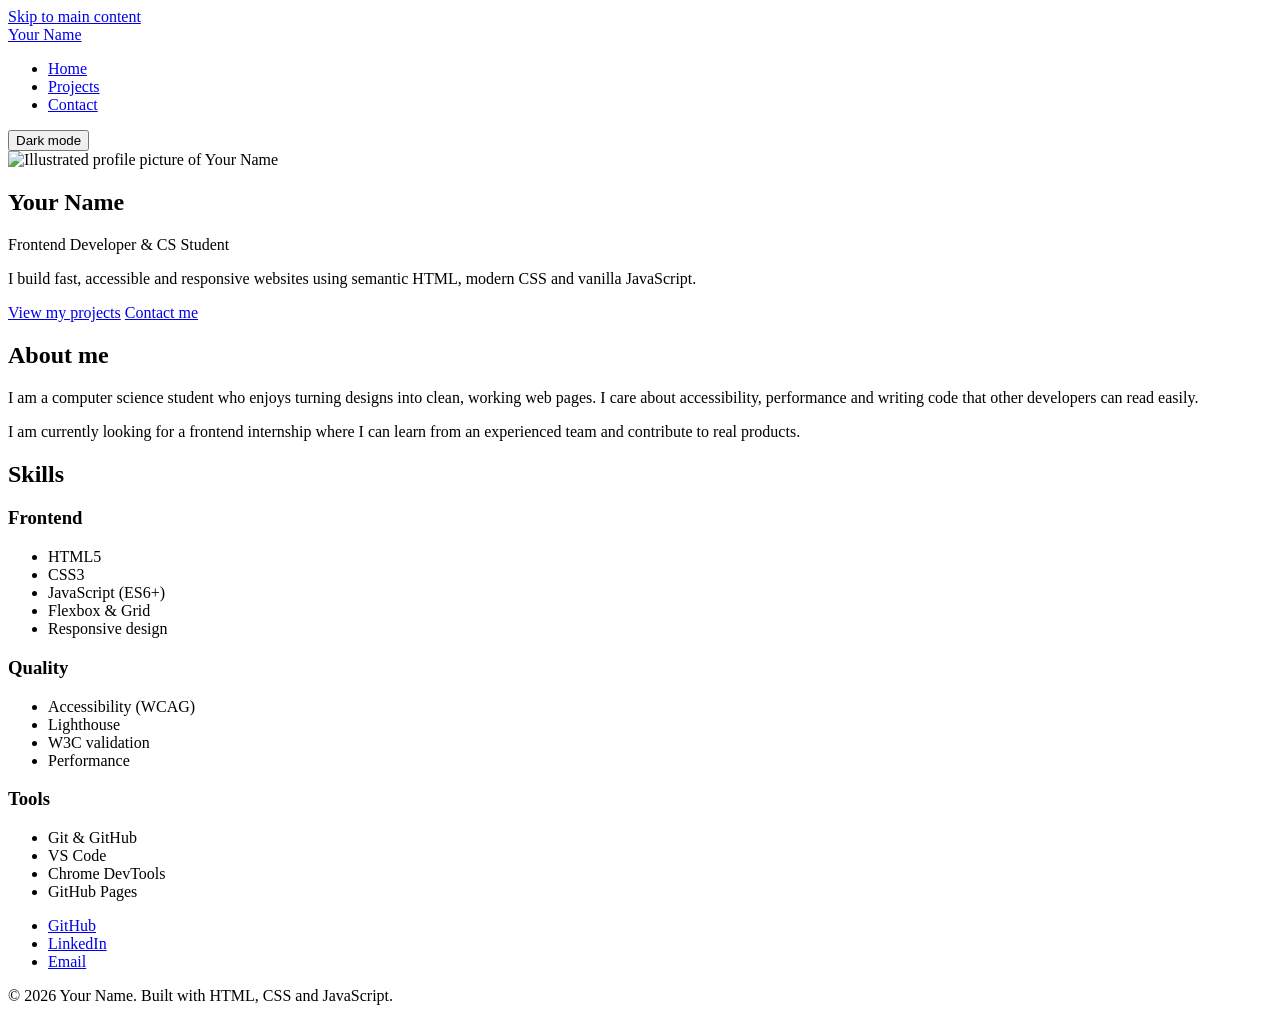
==== index.html @ bbff7339 "feat: add home page with hero, about and skills Co-Authored-By: Claude Opus 5.5 <noreply@anthropic.c" ====
<!DOCTYPE html>
<html lang="en">
<head>
  <meta charset="UTF-8">
  <meta name="viewport" content="width=device-width, initial-scale=1">
  <title>Your Name | Frontend Developer Portfolio</title>
  <meta name="description" content="Portfolio of Your Name, a frontend developer who builds fast, accessible and responsive websites with HTML, CSS and JavaScript.">
  <link rel="stylesheet" href="css/style.css">
  <script src="js/theme.js"></script>
</head>
<body>
  <a class="skip-link" href="#main">Skip to main content</a>

  <header class="site-header">
    <nav class="container nav-bar" aria-label="Main">
      <a class="brand" href="index.html">Your Name</a>
      <ul class="nav-links">
        <li><a href="index.html" aria-current="page">Home</a></li>
        <li><a href="projects.html">Projects</a></li>
        <li><a href="contact.html">Contact</a></li>
      </ul>
      <button class="theme-toggle" type="button" aria-pressed="false">Dark mode</button>
    </nav>
  </header>

  <main id="main">
    <section class="hero" aria-labelledby="hero-title">
      <div class="container hero-inner">
        <img class="hero-avatar" src="images/avatar.svg" width="160" height="160"
             alt="Illustrated profile picture of Your Name">
        <div class="hero-text">
          <h1 id="hero-title">Your Name</h1>
          <p class="hero-role">Frontend Developer &amp; CS Student</p>
          <p>I build fast, accessible and responsive websites using semantic HTML, modern CSS and vanilla JavaScript.</p>
          <div class="hero-actions">
            <a class="btn" href="projects.html">View my projects</a>
            <a class="btn btn-outline" href="contact.html">Contact me</a>
          </div>
        </div>
      </div>
    </section>

    <section class="section about" aria-labelledby="about-title">
      <div class="container">
        <h2 id="about-title">About me</h2>
        <p>I am a computer science student who enjoys turning designs into clean, working web pages. I care about accessibility, performance and writing code that other developers can read easily.</p>
        <p>I am currently looking for a frontend internship where I can learn from an experienced team and contribute to real products.</p>
      </div>
    </section>

    <section class="section skills" aria-labelledby="skills-title">
      <div class="container">
        <h2 id="skills-title">Skills</h2>
        <div class="skills-grid">
          <article class="skill-group">
            <h3>Frontend</h3>
            <ul class="tag-list">
              <li class="tag">HTML5</li>
              <li class="tag">CSS3</li>
              <li class="tag">JavaScript (ES6+)</li>
              <li class="tag">Flexbox &amp; Grid</li>
              <li class="tag">Responsive design</li>
            </ul>
          </article>
          <article class="skill-group">
            <h3>Quality</h3>
            <ul class="tag-list">
              <li class="tag">Accessibility (WCAG)</li>
              <li class="tag">Lighthouse</li>
              <li class="tag">W3C validation</li>
              <li class="tag">Performance</li>
            </ul>
          </article>
          <article class="skill-group">
            <h3>Tools</h3>
            <ul class="tag-list">
              <li class="tag">Git &amp; GitHub</li>
              <li class="tag">VS Code</li>
              <li class="tag">Chrome DevTools</li>
              <li class="tag">GitHub Pages</li>
            </ul>
          </article>
        </div>
      </div>
    </section>
  </main>

  <footer class="site-footer">
    <div class="container footer-inner">
      <ul class="footer-links">
        <li><a href="https://github.com/">GitHub</a></li>
        <li><a href="https://www.linkedin.com/">LinkedIn</a></li>
        <li><a href="mailto:you@example.com">Email</a></li>
      </ul>
      <p>&copy; 2026 Your Name. Built with HTML, CSS and JavaScript.</p>
    </div>
  </footer>
</body>
</html>
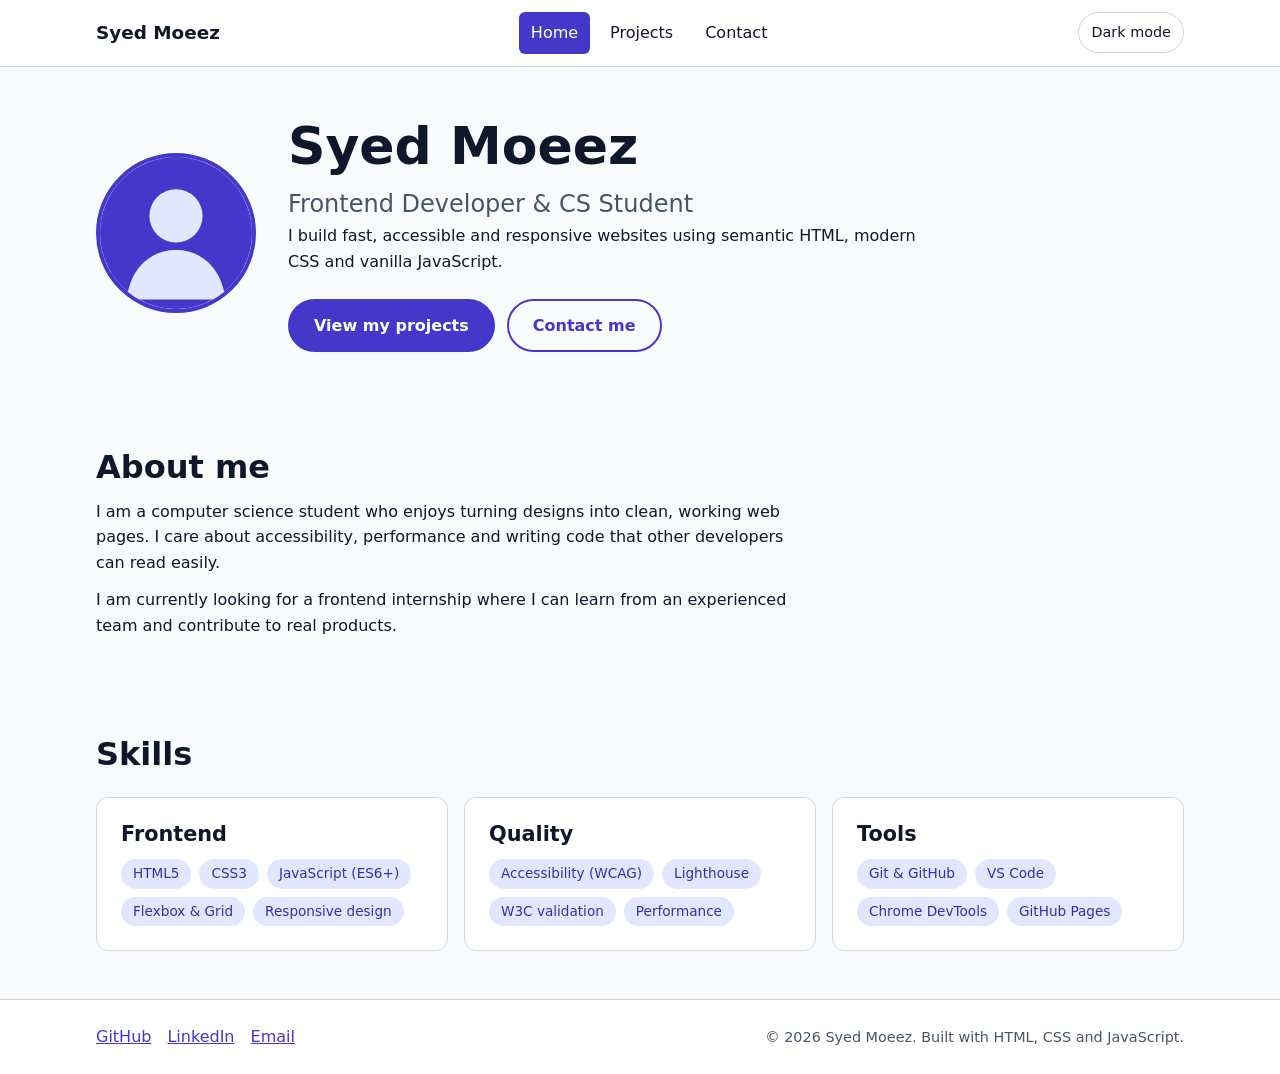
==== commit 3ed29664: "feat: add personal name, profile links and email Co-Authored-By: Claude Opus 5.5 <noreply@anthropic." ====
--- a/index.html
+++ b/index.html
@@ -3,8 +3,8 @@
 <head>
   <meta charset="UTF-8">
   <meta name="viewport" content="width=device-width, initial-scale=1">
-  <title>Your Name | Frontend Developer Portfolio</title>
-  <meta name="description" content="Portfolio of Your Name, a frontend developer who builds fast, accessible and responsive websites with HTML, CSS and JavaScript.">
+  <title>Syed Moeez | Frontend Developer Portfolio</title>
+  <meta name="description" content="Portfolio of Syed Moeez, a frontend developer who builds fast, accessible and responsive websites with HTML, CSS and JavaScript.">
   <link rel="stylesheet" href="css/style.css">
   <script src="js/theme.js"></script>
 </head>
@@ -13,7 +13,7 @@
 
   <header class="site-header">
     <nav class="container nav-bar" aria-label="Main">
-      <a class="brand" href="index.html">Your Name</a>
+      <a class="brand" href="index.html">Syed Moeez</a>
       <ul class="nav-links">
         <li><a href="index.html" aria-current="page">Home</a></li>
         <li><a href="projects.html">Projects</a></li>
@@ -27,9 +27,9 @@
     <section class="hero" aria-labelledby="hero-title">
       <div class="container hero-inner">
         <img class="hero-avatar" src="images/avatar.svg" width="160" height="160"
-             alt="Illustrated profile picture of Your Name">
+             alt="Illustrated profile picture of Syed Moeez">
         <div class="hero-text">
-          <h1 id="hero-title">Your Name</h1>
+          <h1 id="hero-title">Syed Moeez</h1>
           <p class="hero-role">Frontend Developer &amp; CS Student</p>
           <p>I build fast, accessible and responsive websites using semantic HTML, modern CSS and vanilla JavaScript.</p>
           <div class="hero-actions">
@@ -88,11 +88,11 @@
   <footer class="site-footer">
     <div class="container footer-inner">
       <ul class="footer-links">
-        <li><a href="https://github.com/">GitHub</a></li>
-        <li><a href="https://www.linkedin.com/">LinkedIn</a></li>
-        <li><a href="mailto:you@example.com">Email</a></li>
+        <li><a href="https://github.com/SMG253">GitHub</a></li>
+        <li><a href="https://www.linkedin.com/in/moeez-shah-099947407/">LinkedIn</a></li>
+        <li><a href="mailto:smoeez23@gmail.com">Email</a></li>
       </ul>
-      <p>&copy; 2026 Your Name. Built with HTML, CSS and JavaScript.</p>
+      <p>&copy; 2026 Syed Moeez. Built with HTML, CSS and JavaScript.</p>
     </div>
   </footer>
 </body>
--- a/css/style.css
+++ b/css/style.css
@@ -0,0 +1,657 @@
+/* =========================================================
+   Portfolio stylesheet (shared by all pages)
+   Mobile-first: base styles target phones, media queries
+   add layout for wider screens (640px, 1024px).
+   ========================================================= */
+
+/* 1. Reset ------------------------------------------------ */
+*,
+*::before,
+*::after {
+  box-sizing: border-box;
+}
+
+* {
+  margin: 0;
+}
+
+img,
+svg {
+  display: block;
+  max-width: 100%;
+  height: auto;
+}
+
+input,
+button,
+textarea,
+select {
+  font: inherit;
+  color: inherit;
+}
+
+/* 2. Design tokens (custom properties) -------------------- */
+:root {
+  /* colours - light theme */
+  --color-bg: #f8fafc;
+  --color-surface: #ffffff;
+  --color-text: #0f172a;
+  --color-muted: #475569;
+  --color-border: #cbd5e1;
+  --color-primary: #4338ca;
+  --color-primary-hover: #3730a3;
+  --color-on-primary: #ffffff;
+  --color-tag-bg: #e0e7ff;
+  --color-tag-text: #3730a3;
+  --color-error: #b91c1c;
+  --color-success-bg: #dcfce7;
+  --color-success-text: #166534;
+  --color-focus: #f59e0b;
+  --shadow: 0 1px 3px rgb(15 23 42 / 0.08), 0 4px 12px rgb(15 23 42 / 0.06);
+
+  /* radius */
+  --radius-sm: 0.375rem;
+  --radius-md: 0.75rem;
+  --radius-pill: 999px;
+
+  /* spacing scale */
+  --space-1: 0.25rem;
+  --space-2: 0.5rem;
+  --space-3: 0.75rem;
+  --space-4: 1rem;
+  --space-5: 1.5rem;
+  --space-6: 2rem;
+  --space-7: 3rem;
+
+  --max-width: 72rem;
+  --font-body: system-ui, -apple-system, "Segoe UI", Roboto, "Helvetica Neue", Arial, sans-serif;
+
+  color-scheme: light;
+}
+
+/* Dark theme from the operating system, unless the user chose light */
+@media (prefers-color-scheme: dark) {
+  :root:not([data-theme="light"]) {
+    --color-bg: #0f172a;
+    --color-surface: #1e293b;
+    --color-text: #f1f5f9;
+    --color-muted: #cbd5e1;
+    --color-border: #334155;
+    --color-primary: #a5b4fc;
+    --color-primary-hover: #c7d2fe;
+    --color-on-primary: #1e1b4b;
+    --color-tag-bg: #312e81;
+    --color-tag-text: #e0e7ff;
+    --color-error: #fca5a5;
+    --color-success-bg: #14532d;
+    --color-success-text: #dcfce7;
+    --shadow: 0 1px 3px rgb(0 0 0 / 0.4);
+    color-scheme: dark;
+  }
+}
+
+/* Dark theme chosen manually with the toggle button */
+:root[data-theme="dark"] {
+  --color-bg: #0f172a;
+  --color-surface: #1e293b;
+  --color-text: #f1f5f9;
+  --color-muted: #cbd5e1;
+  --color-border: #334155;
+  --color-primary: #a5b4fc;
+  --color-primary-hover: #c7d2fe;
+  --color-on-primary: #1e1b4b;
+  --color-tag-bg: #312e81;
+  --color-tag-text: #e0e7ff;
+  --color-error: #fca5a5;
+  --color-success-bg: #14532d;
+  --color-success-text: #dcfce7;
+  --shadow: 0 1px 3px rgb(0 0 0 / 0.4);
+  color-scheme: dark;
+}
+
+/* 3. Base elements ---------------------------------------- */
+body {
+  font-family: var(--font-body);
+  line-height: 1.6;
+  background-color: var(--color-bg);
+  color: var(--color-text);
+  min-height: 100vh;
+  display: flex;
+  flex-direction: column;
+}
+
+main {
+  flex: 1;
+}
+
+h1,
+h2,
+h3 {
+  line-height: 1.2;
+}
+
+/* Fluid heading sizes: clamp(min, preferred, max) */
+h1 {
+  font-size: clamp(2rem, 1.4rem + 3vw, 3.25rem);
+}
+
+h2 {
+  font-size: clamp(1.4rem, 1.1rem + 1.5vw, 2rem);
+}
+
+h3 {
+  font-size: clamp(1.1rem, 1rem + 0.5vw, 1.3rem);
+}
+
+a {
+  color: var(--color-primary);
+}
+
+a:hover {
+  color: var(--color-primary-hover);
+}
+
+/* Visible keyboard focus on links, buttons and inputs */
+a:focus-visible,
+button:focus-visible,
+input:focus-visible,
+select:focus-visible,
+textarea:focus-visible {
+  outline: 3px solid var(--color-focus);
+  outline-offset: 2px;
+}
+
+.container {
+  width: 100%;
+  max-width: var(--max-width);
+  margin-inline: auto;
+  padding-inline: var(--space-4);
+}
+
+.section {
+  padding-block: var(--space-7);
+}
+
+.visually-hidden {
+  position: absolute;
+  width: 1px;
+  height: 1px;
+  padding: 0;
+  margin: -1px;
+  overflow: hidden;
+  clip: rect(0, 0, 0, 0);
+  white-space: nowrap;
+  border: 0;
+}
+
+/* Skip link: hidden until focused with the keyboard */
+.skip-link {
+  position: absolute;
+  left: var(--space-4);
+  top: -3rem;
+  padding: var(--space-2) var(--space-4);
+  background: var(--color-primary);
+  color: var(--color-on-primary);
+  border-radius: var(--radius-sm);
+  z-index: 10;
+}
+
+.skip-link:focus {
+  top: var(--space-2);
+}
+
+/* 4. Buttons ---------------------------------------------- */
+.btn {
+  display: inline-block;
+  padding: var(--space-3) var(--space-5);
+  border: 2px solid var(--color-primary);
+  border-radius: var(--radius-pill);
+  background: var(--color-primary);
+  color: var(--color-on-primary);
+  font-weight: 600;
+  text-decoration: none;
+  cursor: pointer;
+}
+
+.btn:hover {
+  background: var(--color-primary-hover);
+  border-color: var(--color-primary-hover);
+  color: var(--color-on-primary);
+}
+
+.btn-outline {
+  background: transparent;
+  color: var(--color-primary);
+}
+
+.btn-outline:hover {
+  color: var(--color-on-primary);
+}
+
+/* 5. Header + navigation (Flexbox) ------------------------ */
+.site-header {
+  background: var(--color-surface);
+  border-bottom: 1px solid var(--color-border);
+}
+
+.nav-bar {
+  display: flex;
+  flex-wrap: wrap;
+  align-items: center;
+  justify-content: space-between;
+  gap: var(--space-3);
+  padding-block: var(--space-3);
+}
+
+.brand {
+  font-weight: 700;
+  font-size: 1.15rem;
+  color: var(--color-text);
+  text-decoration: none;
+}
+
+.nav-links {
+  display: flex;
+  gap: var(--space-2);
+  list-style: none;
+  padding: 0;
+  order: 3; /* on phones the links drop to their own row */
+  width: 100%;
+}
+
+.nav-links a {
+  display: block;
+  padding: var(--space-2) var(--space-3);
+  border-radius: var(--radius-sm);
+  color: var(--color-text);
+  text-decoration: none;
+  font-weight: 500;
+}
+
+.nav-links a:hover {
+  background: var(--color-tag-bg);
+  color: var(--color-tag-text);
+}
+
+.nav-links a[aria-current="page"] {
+  background: var(--color-primary);
+  color: var(--color-on-primary);
+}
+
+.theme-toggle {
+  padding: var(--space-2) var(--space-3);
+  border: 1px solid var(--color-border);
+  border-radius: var(--radius-pill);
+  background: transparent;
+  cursor: pointer;
+  font-size: 0.9rem;
+}
+
+.theme-toggle:hover {
+  border-color: var(--color-primary);
+}
+
+/* 6. Home page -------------------------------------------- */
+.hero {
+  padding-block: var(--space-7);
+}
+
+.hero-inner {
+  display: flex;
+  flex-direction: column;
+  align-items: flex-start;
+  gap: var(--space-5);
+}
+
+.hero-avatar {
+  border-radius: 50%;
+  border: 4px solid var(--color-primary);
+}
+
+.hero-role {
+  font-size: clamp(1.1rem, 1rem + 0.8vw, 1.5rem);
+  color: var(--color-muted);
+  margin-top: var(--space-2);
+}
+
+.hero-text p {
+  max-width: 40rem;
+}
+
+.hero-actions {
+  display: flex;
+  flex-wrap: wrap;
+  gap: var(--space-3);
+  margin-top: var(--space-5);
+}
+
+.about p + p {
+  margin-top: var(--space-3);
+}
+
+.about p {
+  max-width: 45rem;
+  margin-top: var(--space-3);
+}
+
+.skills-grid {
+  display: grid;
+  grid-template-columns: 1fr;
+  gap: var(--space-4);
+  margin-top: var(--space-5);
+}
+
+.skill-group {
+  background: var(--color-surface);
+  border: 1px solid var(--color-border);
+  border-radius: var(--radius-md);
+  padding: var(--space-5);
+}
+
+.tag-list {
+  display: flex;
+  flex-wrap: wrap;
+  gap: var(--space-2);
+  list-style: none;
+  padding: 0;
+  margin-top: var(--space-3);
+}
+
+.tag {
+  background: var(--color-tag-bg);
+  color: var(--color-tag-text);
+  padding: var(--space-1) var(--space-3);
+  border-radius: var(--radius-pill);
+  font-size: 0.85rem;
+  font-weight: 500;
+}
+
+/* 7. Projects page ---------------------------------------- */
+.page-intro {
+  color: var(--color-muted);
+  margin-top: var(--space-2);
+  max-width: 40rem;
+}
+
+.filters {
+  display: flex;
+  flex-direction: column;
+  gap: var(--space-4);
+  margin-top: var(--space-5);
+}
+
+.field {
+  display: flex;
+  flex-direction: column;
+  gap: var(--space-1);
+  flex: 1;
+}
+
+.field label,
+.field-label {
+  font-weight: 600;
+}
+
+input[type="text"],
+input[type="email"],
+input[type="search"],
+select,
+textarea {
+  width: 100%;
+  padding: var(--space-3);
+  border: 1px solid var(--color-border);
+  border-radius: var(--radius-sm);
+  background: var(--color-surface);
+}
+
+textarea {
+  resize: vertical;
+  min-height: 8rem;
+}
+
+.result-count {
+  margin-top: var(--space-4);
+  color: var(--color-muted);
+}
+
+/* CSS Grid: 1 column on phones, 2 from 640px, 3 from 1024px */
+.project-grid {
+  display: grid;
+  grid-template-columns: 1fr;
+  gap: var(--space-5);
+  list-style: none;
+  padding: 0;
+  margin-top: var(--space-4);
+}
+
+.project-card {
+  display: flex;
+  flex-direction: column;
+  gap: var(--space-3);
+  height: 100%;
+  padding: var(--space-5);
+  background: var(--color-surface);
+  border: 1px solid var(--color-border);
+  border-radius: var(--radius-md);
+  box-shadow: var(--shadow);
+}
+
+.project-year {
+  font-size: 0.85rem;
+  color: var(--color-muted);
+}
+
+.project-card .tag-list {
+  margin-top: 0;
+}
+
+.card-actions {
+  display: flex;
+  flex-wrap: wrap;
+  gap: var(--space-2);
+  margin-top: auto; /* pushes buttons to the bottom of the card */
+}
+
+.card-actions .btn {
+  padding: var(--space-2) var(--space-4);
+  font-size: 0.9rem;
+}
+
+.empty-state {
+  margin-top: var(--space-5);
+  padding: var(--space-5);
+  text-align: center;
+  border: 2px dashed var(--color-border);
+  border-radius: var(--radius-md);
+  color: var(--color-muted);
+}
+
+/* Project detail modal (<dialog>) */
+.project-dialog {
+  width: min(32rem, calc(100% - 2rem));
+  padding: var(--space-6);
+  border: 1px solid var(--color-border);
+  border-radius: var(--radius-md);
+  background: var(--color-surface);
+  color: var(--color-text);
+}
+
+.project-dialog::backdrop {
+  background: rgb(15 23 42 / 0.6);
+}
+
+.project-dialog p {
+  margin-top: var(--space-3);
+}
+
+.dialog-actions {
+  display: flex;
+  flex-wrap: wrap;
+  gap: var(--space-3);
+  margin-top: var(--space-5);
+}
+
+/* 8. Contact page ----------------------------------------- */
+.contact-form {
+  display: flex;
+  flex-direction: column;
+  gap: var(--space-5);
+  max-width: 40rem;
+  margin-top: var(--space-5);
+}
+
+fieldset {
+  border: 1px solid var(--color-border);
+  border-radius: var(--radius-sm);
+  padding: var(--space-4);
+}
+
+legend {
+  font-weight: 600;
+  padding-inline: var(--space-2);
+}
+
+.choice {
+  display: flex;
+  align-items: center;
+  gap: var(--space-2);
+  margin-top: var(--space-2);
+}
+
+.choice input {
+  width: 1.15rem;
+  height: 1.15rem;
+  accent-color: var(--color-primary);
+  flex-shrink: 0;
+}
+
+.error-message {
+  color: var(--color-error);
+  font-size: 0.9rem;
+  min-height: 1.2em;
+}
+
+[aria-invalid="true"] {
+  border-color: var(--color-error);
+  border-width: 2px;
+}
+
+.success-message {
+  padding: var(--space-4);
+  border-radius: var(--radius-sm);
+  background: var(--color-success-bg);
+  color: var(--color-success-text);
+  font-weight: 600;
+}
+
+.success-message:empty {
+  display: none;
+}
+
+/* 9. Footer ----------------------------------------------- */
+.site-footer {
+  background: var(--color-surface);
+  border-top: 1px solid var(--color-border);
+  padding-block: var(--space-5);
+}
+
+.footer-inner {
+  display: flex;
+  flex-direction: column;
+  gap: var(--space-3);
+}
+
+.footer-links {
+  display: flex;
+  flex-wrap: wrap;
+  gap: var(--space-4);
+  list-style: none;
+  padding: 0;
+}
+
+.footer-inner p {
+  color: var(--color-muted);
+  font-size: 0.9rem;
+}
+
+/* 10. Animation (bonus) - only when the user allows motion */
+@media (prefers-reduced-motion: no-preference) {
+  html {
+    scroll-behavior: smooth;
+  }
+
+  .project-card {
+    animation: fade-up 0.4s ease both;
+    transition: transform 0.2s ease, box-shadow 0.2s ease;
+  }
+
+  .project-card:hover {
+    transform: translateY(-4px);
+  }
+
+  .project-dialog[open] {
+    animation: fade-up 0.25s ease both;
+  }
+
+  .btn,
+  .nav-links a {
+    transition: background-color 0.2s ease, color 0.2s ease;
+  }
+}
+
+@keyframes fade-up {
+  from {
+    opacity: 0;
+    transform: translateY(12px);
+  }
+  to {
+    opacity: 1;
+    transform: translateY(0);
+  }
+}
+
+/* 11. Media queries (mobile-first, min-width) ------------- */
+@media (min-width: 640px) {
+  .container {
+    padding-inline: var(--space-6);
+  }
+
+  .nav-links {
+    order: 0; /* links sit between brand and toggle */
+    width: auto;
+  }
+
+  .hero-inner {
+    flex-direction: row;
+    align-items: center;
+    gap: var(--space-6);
+  }
+
+  .skills-grid {
+    grid-template-columns: repeat(2, 1fr);
+  }
+
+  .filters {
+    flex-direction: row;
+  }
+
+  .project-grid {
+    grid-template-columns: repeat(2, 1fr);
+  }
+
+  .footer-inner {
+    flex-direction: row;
+    justify-content: space-between;
+    align-items: center;
+  }
+}
+
+@media (min-width: 1024px) {
+  .skills-grid {
+    grid-template-columns: repeat(3, 1fr);
+  }
+
+  .project-grid {
+    grid-template-columns: repeat(3, 1fr);
+  }
+}
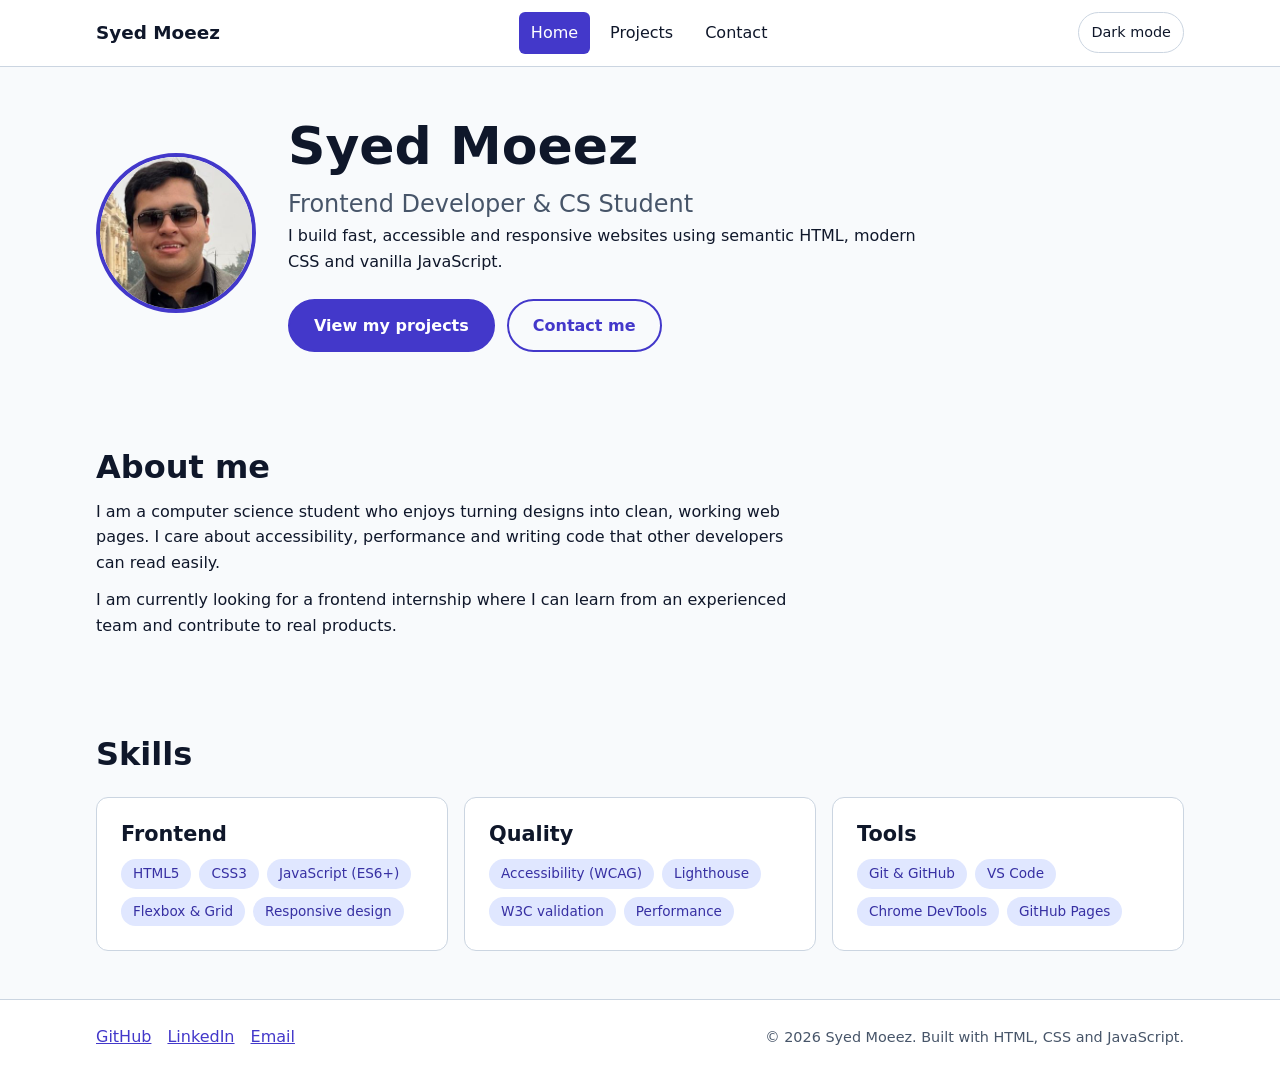
==== commit d1207daf: "feat: add profile photo to home page Co-Authored-By: Claude Opus 5.5 <noreply@anthropic.com>" ====
--- a/index.html
+++ b/index.html
@@ -26,8 +26,8 @@
   <main id="main">
     <section class="hero" aria-labelledby="hero-title">
       <div class="container hero-inner">
-        <img class="hero-avatar" src="images/avatar.svg" width="160" height="160"
-             alt="Illustrated profile picture of Syed Moeez">
+        <img class="hero-avatar" src="images/profile.jpg" width="160" height="160"
+             alt="Photo of Syed Moeez smiling, wearing sunglasses and a blazer">
         <div class="hero-text">
           <h1 id="hero-title">Syed Moeez</h1>
           <p class="hero-role">Frontend Developer &amp; CS Student</p>
